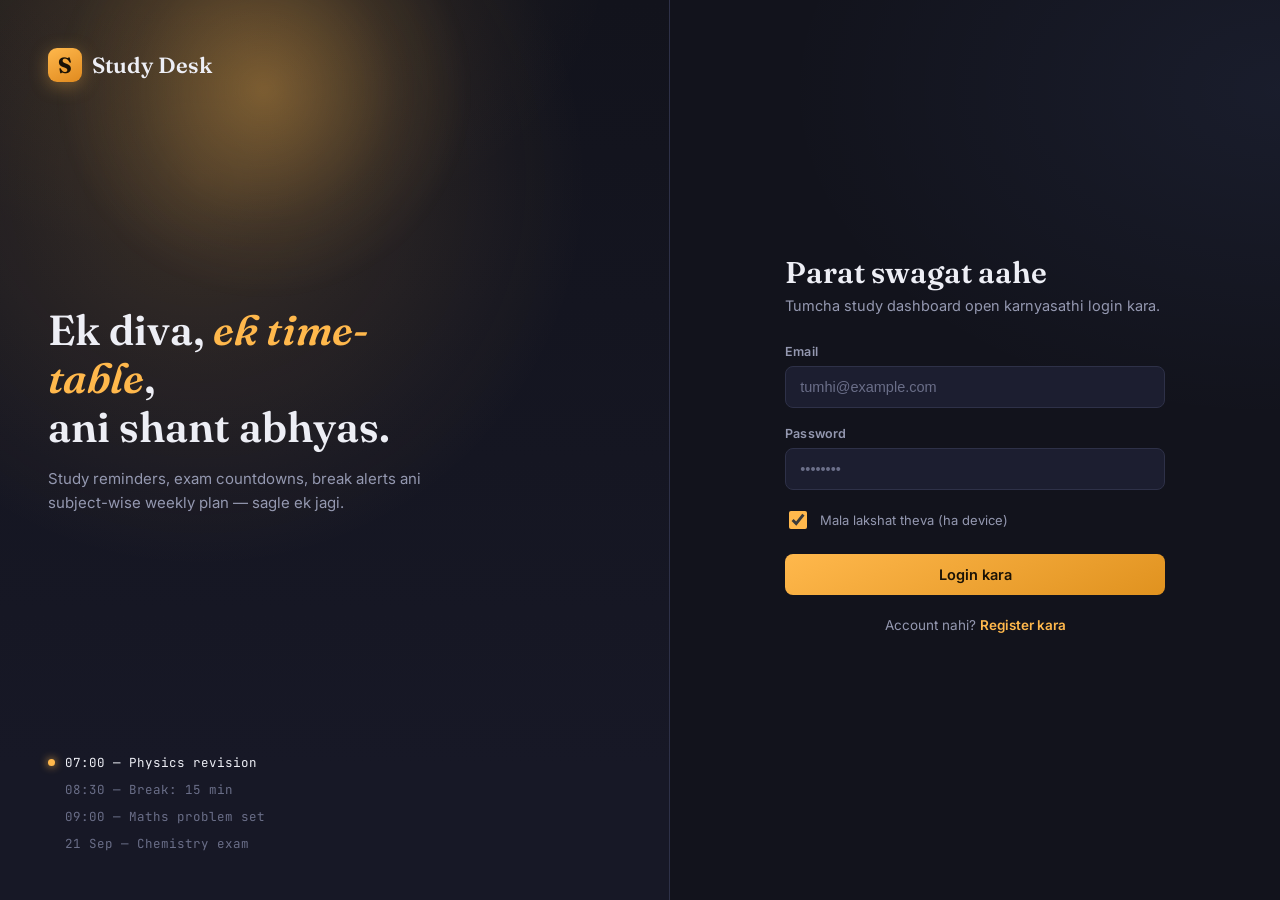
==== index.html @ 0e094b61 "First commit - Study Desk app" ====
<!DOCTYPE html>
<html lang="mr">
<head>
<meta charset="UTF-8">
<meta name="viewport" content="width=device-width, initial-scale=1.0">
<title>Dashboard — Study Desk</title>
<link rel="stylesheet" href="style.css">
</head>
<body>

<div class="app-shell" id="appShell">
  <div class="nav-scrim" id="navScrim"></div>

  <aside class="sidebar" id="sidebar">
    <div class="brand"><span class="brand-mark">S</span> Study Desk</div>

    <nav>
      <button class="nav-link active" data-view="overview">
        <svg viewBox="0 0 24 24" fill="none" stroke="currentColor" stroke-width="2"><rect x="3" y="3" width="7" height="9" rx="1.5"/><rect x="14" y="3" width="7" height="5" rx="1.5"/><rect x="14" y="12" width="7" height="9" rx="1.5"/><rect x="3" y="16" width="7" height="5" rx="1.5"/></svg>
        Overview
      </button>
      <button class="nav-link" data-view="study">
        <svg viewBox="0 0 24 24" fill="none" stroke="currentColor" stroke-width="2"><path d="M4 19.5A2.5 2.5 0 0 1 6.5 17H20"/><path d="M6.5 2H20v20H6.5A2.5 2.5 0 0 1 4 19.5v-15A2.5 2.5 0 0 1 6.5 2z"/></svg>
        Study Reminders
      </button>
      <button class="nav-link" data-view="exam">
        <svg viewBox="0 0 24 24" fill="none" stroke="currentColor" stroke-width="2"><path d="M9 11l3 3L22 4"/><path d="M21 12v7a2 2 0 0 1-2 2H5a2 2 0 0 1-2-2V5a2 2 0 0 1 2-2h11"/></svg>
        Exam Reminders
      </button>
      <button class="nav-link" data-view="break">
        <svg viewBox="0 0 24 24" fill="none" stroke="currentColor" stroke-width="2"><circle cx="12" cy="12" r="10"/><path d="M12 6v6l4 2"/></svg>
        Break Reminders
      </button>
      <button class="nav-link" data-view="timetable">
        <svg viewBox="0 0 24 24" fill="none" stroke="currentColor" stroke-width="2"><rect x="3" y="4" width="18" height="18" rx="2"/><path d="M3 10h18M8 2v4M16 2v4"/></svg>
        Time Table
      </button>
    </nav>

    <div class="sidebar-footer">
      <div class="avatar" id="userAvatar">?</div>
      <div class="who">
        <div class="name" id="userName">—</div>
        <div class="email" id="userEmail">—</div>
      </div>
      <button class="btn-icon" id="logoutBtn" title="Logout">
        <svg viewBox="0 0 24 24" width="16" height="16" fill="none" stroke="currentColor" stroke-width="2"><path d="M9 21H5a2 2 0 0 1-2-2V5a2 2 0 0 1 2-2h4"/><path d="M16 17l5-5-5-5"/><path d="M21 12H9"/></svg>
      </button>
    </div>
  </aside>

  <main class="main">
    <div class="topbar">
      <div>
        <button class="btn btn-ghost btn-sm hamburger" id="hamburgerBtn">☰ Menu</button>
        <h1 id="pageTitle">Namaste, <span id="greetName">Student</span> 👋</h1>
        <div class="date-line" id="todayLine">—</div>
      </div>
    </div>

    <!-- OVERVIEW -->
    <section class="view active" id="view-overview">
      <div class="stat-row">
        <div class="stat-card accent-amber">
          <div class="stat-label">Study reminders</div>
          <div class="stat-value" id="statStudy">0</div>
        </div>
        <div class="stat-card accent-danger">
          <div class="stat-label">Upcoming exams</div>
          <div class="stat-value" id="statExam">0</div>
        </div>
        <div class="stat-card accent-mint">
          <div class="stat-label">Break reminders</div>
          <div class="stat-value" id="statBreak">0</div>
        </div>
        <div class="stat-card accent-blue">
          <div class="stat-label">Weekly classes</div>
          <div class="stat-value" id="statSlots">0</div>
        </div>
      </div>

      <div class="section">
        <div class="section-head">
          <h2>Aaj che reminders</h2>
          <span class="count" id="todayCount">0</span>
        </div>
        <div class="list" id="todayList"></div>
      </div>

      <div class="section">
        <div class="section-head">
          <h2>Jawal ali exam</h2>
        </div>
        <div class="list" id="overviewExamList"></div>
      </div>
    </section>

    <!-- STUDY REMINDERS -->
    <section class="view" id="view-study">
      <div class="section">
        <div class="card">
          <h2 style="font-family:var(--font-display); font-size:17px; margin:0 0 14px;">Naveen study reminder</h2>
          <form id="studyForm" class="form-grid">
            <div class="field field-wide">
              <label>Subject / Topic</label>
              <input type="text" id="studySubject" placeholder="e.g. Physics — Motion chapter" required>
            </div>
            <div class="field">
              <label>Date</label>
              <input type="date" id="studyDate" required>
            </div>
            <div class="field">
              <label>Time</label>
              <input type="time" id="studyTime" required>
            </div>
            <div class="field">
              <label>Repeat</label>
              <select id="studyRepeat">
                <option value="once">Ekdach</option>
                <option value="daily">Roj</option>
                <option value="weekly">Aathvadyatun ekda</option>
              </select>
            </div>
            <div class="field">
              <button type="submit" class="btn btn-primary btn-block">+ Add</button>
            </div>
          </form>
        </div>
      </div>

      <div class="section">
        <div class="section-head">
          <h2>Sagle study reminders</h2>
          <span class="count" id="studyCount">0</span>
        </div>
        <div class="list" id="studyList"></div>
      </div>
    </section>

    <!-- EXAM REMINDERS -->
    <section class="view" id="view-exam">
      <div class="section">
        <div class="card">
          <h2 style="font-family:var(--font-display); font-size:17px; margin:0 0 14px;">Naveen exam reminder</h2>
          <form id="examForm" class="form-grid">
            <div class="field field-wide">
              <label>Exam naav</label>
              <input type="text" id="examName" placeholder="e.g. Chemistry Mid-term" required>
            </div>
            <div class="field">
              <label>Date</label>
              <input type="date" id="examDate" required>
            </div>
            <div class="field">
              <label>Time</label>
              <input type="time" id="examTime" value="09:00">
            </div>
            <div class="field field-wide">
              <label>Notes (optional)</label>
              <input type="text" id="examNotes" placeholder="Syllabus, room number, etc.">
            </div>
            <div class="field">
              <button type="submit" class="btn btn-primary btn-block">+ Add</button>
            </div>
          </form>
        </div>
      </div>

      <div class="section">
        <div class="section-head">
          <h2>Sagle exams</h2>
          <span class="count" id="examCount">0</span>
        </div>
        <div class="list" id="examList"></div>
      </div>
    </section>

    <!-- BREAK REMINDERS -->
    <section class="view" id="view-break">
      <div class="section">
        <div class="card">
          <h2 style="font-family:var(--font-display); font-size:17px; margin:0 0 14px;">Naveen break reminder</h2>
          <form id="breakForm" class="form-grid">
            <div class="field field-wide">
              <label>Break sathi label</label>
              <input type="text" id="breakLabel" placeholder="e.g. Chaha break, Walk, Eye rest">
            </div>
            <div class="field">
              <label>Study session (min)</label>
              <input type="number" id="breakStudyMin" value="50" min="5" max="180">
            </div>
            <div class="field">
              <label>Break lambhi (min)</label>
              <input type="number" id="breakLenMin" value="10" min="1" max="60">
            </div>
            <div class="field">
              <button type="submit" class="btn btn-primary btn-block">+ Add</button>
            </div>
          </form>
          <p class="field-hint" style="margin-top:12px;">Ha automatic cycle chalu rahil: study session sampla ki break reminder yeil, jopariant tumhi to band karat nahi.</p>
        </div>
      </div>

      <div class="section">
        <div class="section-head">
          <h2>Break cycles</h2>
          <span class="count" id="breakCount">0</span>
        </div>
        <div class="list" id="breakList"></div>
      </div>
    </section>

    <!-- TIMETABLE -->
    <section class="view" id="view-timetable">
      <div class="section">
        <div class="card">
          <h2 style="font-family:var(--font-display); font-size:17px; margin:0 0 14px;">Timetable madhe subject add kara</h2>
          <form id="timetableForm" class="form-grid">
            <div class="field">
              <label>Day</label>
              <select id="ttDay">
                <option value="0">Monday</option>
                <option value="1">Tuesday</option>
                <option value="2">Wednesday</option>
                <option value="3">Thursday</option>
                <option value="4">Friday</option>
                <option value="5">Saturday</option>
                <option value="6">Sunday</option>
              </select>
            </div>
            <div class="field">
              <label>Start time</label>
              <input type="time" id="ttStart" value="09:00" required>
            </div>
            <div class="field">
              <label>End time</label>
              <input type="time" id="ttEnd" value="10:00" required>
            </div>
            <div class="field field-wide">
              <label>Subject naav</label>
              <input type="text" id="ttSubject" placeholder="e.g. Biology" required>
            </div>
            <div class="field">
              <button type="submit" class="btn btn-primary btn-block">+ Add slot</button>
            </div>
          </form>
        </div>
      </div>

      <div class="section">
        <div class="section-head">
          <h2>Weekly subject-wise timetable</h2>
        </div>
        <div class="timetable-wrap">
          <table class="timetable" id="timetableGrid"></table>
        </div>
        <div class="subject-legend" id="subjectLegend"></div>
      </div>
    </section>

  </main>
</div>

<!-- Confirm delete modal -->
<div class="modal-backdrop" id="confirmModal">
  <div class="modal">
    <h3>Kaadhun taku ka?</h3>
    <p style="color:var(--text-muted); font-size:13.5px; margin:0;">Hi entry परत yeणार nahi.</p>
    <div class="modal-actions">
      <button class="btn btn-ghost" id="cancelDelete">Nako</button>
      <button class="btn btn-danger-ghost" id="confirmDelete">Kadha</button>
    </div>
  </div>
</div>

<div class="toast-stack" id="toastStack"></div>

<script src="script.js"></script>
<script src="app.js"></script>
</body>
</html>
---- style.css ----
/* ========================================================
   Study Desk — shared stylesheet
   Theme: a night study desk under a warm lamp
   ======================================================== */

@import url('https://fonts.googleapis.com/css2?family=Fraunces:opsz,wght@9..144,500;9..144,600;9..144,700&family=Inter:wght@400;500;600;700&family=JetBrains+Mono:wght@400;500;600&display=swap');

:root{
  --bg: #12131c;
  --bg-soft: #171826;
  --surface: #1c1e30;
  --surface-2: #242739;
  --border: #2e3148;
  --border-soft: #262940;

  --text: #edeef5;
  --text-muted: #9498b0;
  --text-faint: #6a6e88;

  --accent: #ffb84c;
  --accent-dim: #7a5a2c;
  --accent-2: #7c9eff;
  --accent-3: #6ee7b7;
  --danger: #ff6b6b;
  --danger-dim: #4a2a2a;

  --radius-sm: 8px;
  --radius: 14px;
  --radius-lg: 22px;

  --shadow-lamp: 0 0 120px 40px rgba(255,184,76,0.08);
  --shadow-card: 0 8px 24px rgba(0,0,0,0.35);

  --font-display: 'Fraunces', serif;
  --font-body: 'Inter', system-ui, sans-serif;
  --font-mono: 'JetBrains Mono', monospace;
}

*, *::before, *::after{ box-sizing: border-box; }

html, body{
  margin: 0;
  padding: 0;
  min-height: 100vh;
  background: var(--bg);
  color: var(--text);
  font-family: var(--font-body);
  -webkit-font-smoothing: antialiased;
}

body{
  background-image:
    radial-gradient(ellipse 700px 500px at 15% -5%, rgba(255,184,76,0.10), transparent 60%),
    radial-gradient(ellipse 900px 600px at 100% 10%, rgba(124,158,255,0.07), transparent 55%);
  background-attachment: fixed;
}

a{ color: inherit; }
button{ font-family: inherit; }
::selection{ background: var(--accent); color: #14151f; }

:focus-visible{
  outline: 2px solid var(--accent);
  outline-offset: 2px;
  border-radius: 4px;
}

::-webkit-scrollbar{ width: 10px; height: 10px; }
::-webkit-scrollbar-track{ background: transparent; }
::-webkit-scrollbar-thumb{ background: var(--border); border-radius: 10px; }
::-webkit-scrollbar-thumb:hover{ background: var(--border-soft); }

.eyebrow{
  font-family: var(--font-mono);
  font-size: 11.5px;
  letter-spacing: 0.14em;
  text-transform: uppercase;
  color: var(--accent);
}

/* ========================================================
   AUTH PAGES (login / register)
   ======================================================== */

.auth-shell{
  min-height: 100vh;
  display: grid;
  grid-template-columns: 1.1fr 1fr;
}

@media (max-width: 900px){
  .auth-shell{ grid-template-columns: 1fr; }
  .auth-visual{ display: none; }
}

.auth-visual{
  position: relative;
  overflow: hidden;
  border-right: 1px solid var(--border);
  display: flex;
  flex-direction: column;
  justify-content: space-between;
  padding: 48px;
  background:
    radial-gradient(circle at 30% 20%, rgba(255,184,76,0.16), transparent 45%),
    linear-gradient(180deg, #15172400, var(--bg-soft) 85%);
}

.lamp{
  position: absolute;
  top: -120px;
  left: 8%;
  width: 420px;
  height: 420px;
  border-radius: 50%;
  background: radial-gradient(circle, rgba(255,184,76,0.35) 0%, rgba(255,184,76,0.08) 45%, transparent 70%);
  filter: blur(4px);
  animation: flicker 6s ease-in-out infinite;
}

@keyframes flicker{
  0%, 100%{ opacity: 1; }
  50%{ opacity: 0.85; }
}

.auth-visual-top .brand{
  display: flex;
  align-items: center;
  gap: 10px;
  font-family: var(--font-display);
  font-size: 22px;
  font-weight: 600;
  position: relative;
  z-index: 2;
}
.brand-mark{
  width: 34px; height: 34px;
  border-radius: 9px;
  background: linear-gradient(155deg, var(--accent), #e08a1f);
  display: flex; align-items: center; justify-content: center;
  color: #1a1206;
  font-family: var(--font-display);
  font-weight: 700;
  box-shadow: 0 4px 18px rgba(255,184,76,0.35);
}

.auth-visual-mid{
  position: relative;
  z-index: 2;
  max-width: 420px;
}
.auth-visual-mid .headline{
  font-family: var(--font-display);
  font-size: 42px;
  line-height: 1.15;
  font-weight: 600;
  margin: 0 0 16px;
}
.auth-visual-mid .headline em{
  font-style: italic;
  color: var(--accent);
}
.auth-visual-mid p{
  color: var(--text-muted);
  font-size: 15px;
  line-height: 1.6;
}

.desk-schedule{
  position: relative;
  z-index: 2;
  display: flex;
  flex-direction: column;
  gap: 10px;
  font-family: var(--font-mono);
  font-size: 12.5px;
}
.desk-schedule .row{
  display: flex;
  align-items: center;
  gap: 10px;
  color: var(--text-faint);
}
.desk-schedule .dot{
  width: 7px; height: 7px; border-radius: 50%;
  flex-shrink: 0;
}
.desk-schedule .row.active{ color: var(--text); }
.desk-schedule .row.active .dot{ background: var(--accent); box-shadow: 0 0 8px var(--accent); }

.auth-panel{
  display: flex;
  align-items: center;
  justify-content: center;
  padding: 40px 32px;
}

.auth-card{
  width: 100%;
  max-width: 380px;
}

.auth-card .mobile-brand{
  display: none;
  align-items: center;
  gap: 10px;
  font-family: var(--font-display);
  font-size: 20px;
  font-weight: 600;
  margin-bottom: 32px;
}
@media (max-width: 900px){
  .auth-card .mobile-brand{ display: flex; }
}

.auth-card h1{
  font-family: var(--font-display);
  font-size: 30px;
  font-weight: 600;
  margin: 0 0 6px;
}
.auth-card .sub{
  color: var(--text-muted);
  font-size: 14.5px;
  margin: 0 0 30px;
}

.field{ margin-bottom: 18px; }
.field label{
  display: block;
  font-size: 12.5px;
  font-weight: 600;
  color: var(--text-muted);
  margin-bottom: 7px;
  letter-spacing: 0.01em;
}
.field input, .field select{
  width: 100%;
  background: var(--surface);
  border: 1px solid var(--border);
  color: var(--text);
  padding: 12px 14px;
  border-radius: var(--radius-sm);
  font-size: 14.5px;
  transition: border-color .15s ease, background .15s ease;
}
.field input::placeholder{ color: var(--text-faint); }
.field input:focus, .field select:focus{
  border-color: var(--accent);
  background: var(--surface-2);
}
.field-hint{
  font-size: 11.5px;
  color: var(--text-faint);
  margin-top: 6px;
}
.field-error{
  font-size: 12px;
  color: var(--danger);
  margin-top: 6px;
  display: none;
}
.field.has-error input{ border-color: var(--danger); }
.field.has-error .field-error{ display: block; }

.btn{
  display: inline-flex;
  align-items: center;
  justify-content: center;
  gap: 8px;
  border: none;
  border-radius: var(--radius-sm);
  padding: 12px 18px;
  font-size: 14.5px;
  font-weight: 600;
  cursor: pointer;
  transition: transform .12s ease, filter .15s ease, background .15s ease;
}
.btn:active{ transform: translateY(1px); }
.btn-primary{
  background: linear-gradient(155deg, var(--accent), #e0921f);
  color: #1a1206;
  width: 100%;
}
.btn-primary:hover{ filter: brightness(1.06); }
.btn-ghost{
  background: transparent;
  border: 1px solid var(--border);
  color: var(--text);
}
.btn-ghost:hover{ background: var(--surface); }
.btn-sm{ padding: 8px 12px; font-size: 13px; }
.btn-danger-ghost{
  background: transparent;
  border: 1px solid var(--danger-dim);
  color: var(--danger);
}
.btn-danger-ghost:hover{ background: rgba(255,107,107,0.08); }
.btn-block{ width: 100%; }
.btn-icon{
  width: 34px; height: 34px; padding: 0;
  background: var(--surface);
  border: 1px solid var(--border);
  color: var(--text-muted);
  border-radius: 9px;
}
.btn-icon:hover{ color: var(--text); border-color: var(--border-soft); }

.auth-switch{
  text-align: center;
  margin-top: 22px;
  font-size: 13.5px;
  color: var(--text-muted);
}
.auth-switch a{
  color: var(--accent);
  font-weight: 600;
  text-decoration: none;
}
.auth-switch a:hover{ text-decoration: underline; }

.alert{
  display: none;
  align-items: flex-start;
  gap: 10px;
  padding: 11px 13px;
  border-radius: var(--radius-sm);
  font-size: 13px;
  margin-bottom: 18px;
  border: 1px solid var(--danger-dim);
  background: rgba(255,107,107,0.08);
  color: #ffb3b3;
}
.alert.show{ display: flex; }
.alert.success{
  border-color: #2c4a3a;
  background: rgba(110,231,183,0.08);
  color: var(--accent-3);
}

/* ========================================================
   APP SHELL (dashboard)
   ======================================================== */

.app-shell{
  display: grid;
  grid-template-columns: 250px 1fr;
  min-height: 100vh;
}
@media (max-width: 860px){
  .app-shell{ grid-template-columns: 1fr; }
  .sidebar{ display: none; }
  .app-shell.nav-open .sidebar{
    display: flex;
    position: fixed;
    inset: 0 20% 0 0;
    z-index: 50;
  }
  .app-shell.nav-open .nav-scrim{
    display: block;
    position: fixed; inset: 0; z-index: 49;
    background: rgba(0,0,0,0.5);
  }
}
.nav-scrim{ display: none; }

.sidebar{
  border-right: 1px solid var(--border);
  background: var(--bg-soft);
  padding: 26px 20px;
  display: flex;
  flex-direction: column;
  gap: 28px;
}

.sidebar .brand{
  display: flex;
  align-items: center;
  gap: 10px;
  font-family: var(--font-display);
  font-size: 19px;
  font-weight: 600;
  padding: 0 6px;
}

.sidebar nav{
  display: flex;
  flex-direction: column;
  gap: 4px;
}
.nav-link{
  display: flex;
  align-items: center;
  gap: 11px;
  padding: 10px 12px;
  border-radius: var(--radius-sm);
  color: var(--text-muted);
  text-decoration: none;
  font-size: 14px;
  font-weight: 500;
  cursor: pointer;
  border: none;
  background: transparent;
  width: 100%;
  text-align: left;
}
.nav-link svg{ width: 17px; height: 17px; flex-shrink: 0; opacity: 0.85; }
.nav-link:hover{ background: var(--surface); color: var(--text); }
.nav-link.active{
  background: var(--surface-2);
  color: var(--text);
  box-shadow: inset 2px 0 0 var(--accent);
}

.sidebar-footer{
  margin-top: auto;
  border-top: 1px solid var(--border);
  padding-top: 16px;
  display: flex;
  align-items: center;
  gap: 10px;
}
.avatar{
  width: 36px; height: 36px;
  border-radius: 50%;
  background: linear-gradient(155deg, var(--accent-2), #4c63a8);
  display: flex; align-items: center; justify-content: center;
  font-weight: 700;
  font-size: 13.5px;
  color: #0d1120;
  flex-shrink: 0;
}
.sidebar-footer .who{ overflow: hidden; }
.sidebar-footer .who .name{ font-size: 13.5px; font-weight: 600; white-space: nowrap; overflow: hidden; text-overflow: ellipsis; }
.sidebar-footer .who .email{ font-size: 11.5px; color: var(--text-faint); white-space: nowrap; overflow: hidden; text-overflow: ellipsis; }
.sidebar-footer .btn-icon{ margin-left: auto; }

.main{
  padding: 30px 36px 60px;
  max-width: 1180px;
}
@media (max-width: 600px){
  .main{ padding: 20px 16px 50px; }
}

.topbar{
  display: flex;
  align-items: flex-start;
  justify-content: space-between;
  gap: 16px;
  margin-bottom: 28px;
  flex-wrap: wrap;
}
.topbar .hamburger{ display: none; }
@media (max-width: 860px){
  .topbar .hamburger{
    display: inline-flex;
    margin-bottom: 12px;
  }
}
.topbar h1{
  font-family: var(--font-display);
  font-size: 28px;
  font-weight: 600;
  margin: 0 0 6px;
}
.topbar .date-line{
  color: var(--text-muted);
  font-size: 14px;
  font-family: var(--font-mono);
}

.stat-row{
  display: grid;
  grid-template-columns: repeat(4, 1fr);
  gap: 14px;
  margin-bottom: 30px;
}
@media (max-width: 760px){ .stat-row{ grid-template-columns: 1fr 1fr; } }

.stat-card{
  background: var(--surface);
  border: 1px solid var(--border);
  border-radius: var(--radius);
  padding: 16px 18px;
}
.stat-card .stat-label{
  font-size: 11.5px;
  color: var(--text-faint);
  text-transform: uppercase;
  letter-spacing: 0.08em;
  font-family: var(--font-mono);
}
.stat-card .stat-value{
  font-family: var(--font-display);
  font-size: 26px;
  font-weight: 600;
  margin-top: 6px;
}
.stat-card.accent-amber .stat-value{ color: var(--accent); }
.stat-card.accent-mint .stat-value{ color: var(--accent-3); }
.stat-card.accent-danger .stat-value{ color: var(--danger); }
.stat-card.accent-blue .stat-value{ color: var(--accent-2); }

.section{ margin-bottom: 34px; }
.section-head{
  display: flex;
  align-items: center;
  justify-content: space-between;
  margin-bottom: 14px;
  gap: 12px;
  flex-wrap: wrap;
}
.section-head h2{
  font-family: var(--font-display);
  font-size: 19px;
  font-weight: 600;
  margin: 0;
}
.section-head .count{
  font-family: var(--font-mono);
  font-size: 12px;
  color: var(--text-faint);
}

.card{
  background: var(--surface);
  border: 1px solid var(--border);
  border-radius: var(--radius);
  padding: 20px;
}

.form-grid{
  display: grid;
  grid-template-columns: repeat(auto-fit, minmax(150px, 1fr));
  gap: 14px;
  align-items: end;
}
.form-grid .field{ margin-bottom: 0; }
.form-grid .field-wide{ grid-column: 1 / -1; }

.list{
  display: flex;
  flex-direction: column;
  gap: 10px;
}

.item{
  display: flex;
  align-items: center;
  gap: 14px;
  background: var(--surface);
  border: 1px solid var(--border);
  border-radius: var(--radius-sm);
  padding: 13px 15px;
}
.item-swatch{
  width: 4px;
  align-self: stretch;
  border-radius: 4px;
  flex-shrink: 0;
}
.item-body{ flex: 1; min-width: 0; }
.item-title{ font-weight: 600; font-size: 14.5px; }
.item-meta{
  font-size: 12px;
  color: var(--text-muted);
  font-family: var(--font-mono);
  margin-top: 3px;
  display: flex;
  gap: 12px;
  flex-wrap: wrap;
}
.item-actions{
  display: flex;
  gap: 8px;
  flex-shrink: 0;
}
.badge{
  font-family: var(--font-mono);
  font-size: 10.5px;
  padding: 3px 8px;
  border-radius: 20px;
  border: 1px solid var(--border-soft);
  color: var(--text-muted);
  white-space: nowrap;
}
.badge.badge-urgent{ color: var(--danger); border-color: var(--danger-dim); background: rgba(255,107,107,0.08); }
.badge.badge-soon{ color: var(--accent); border-color: var(--accent-dim); background: rgba(255,184,76,0.08); }
.badge.badge-ok{ color: var(--accent-3); border-color: #2c4a3a; background: rgba(110,231,183,0.08); }

.empty{
  text-align: center;
  padding: 34px 20px;
  color: var(--text-faint);
  font-size: 13.5px;
  border: 1px dashed var(--border);
  border-radius: var(--radius);
}

/* timetable */
.timetable-wrap{
  overflow-x: auto;
  border: 1px solid var(--border);
  border-radius: var(--radius);
  background: var(--surface);
}
.timetable{
  border-collapse: collapse;
  width: 100%;
  min-width: 720px;
}
.timetable th{
  font-family: var(--font-mono);
  font-size: 11px;
  text-transform: uppercase;
  letter-spacing: 0.06em;
  color: var(--text-faint);
  padding: 12px 10px;
  border-bottom: 1px solid var(--border);
  text-align: left;
  position: sticky;
  top: 0;
  background: var(--surface);
}
.timetable td{
  padding: 6px;
  border-bottom: 1px solid var(--border-soft);
  vertical-align: top;
}
.timetable .time-col{
  font-family: var(--font-mono);
  font-size: 12px;
  color: var(--text-faint);
  white-space: nowrap;
  padding-top: 12px;
}
.slot{
  border-radius: 8px;
  padding: 8px 9px;
  font-size: 12.5px;
  font-weight: 600;
  min-height: 20px;
  cursor: pointer;
  border: 1px solid transparent;
  line-height: 1.3;
  position: relative;
}
.slot:hover{ filter: brightness(1.15); }
.slot .slot-remove{
  display: none;
  position: absolute; top: 3px; right: 5px;
  font-size: 10px; opacity: .8;
}
.slot:hover .slot-remove{ display: block; }
.slot-empty{ min-height: 20px; }
.now-row td{ background: rgba(255,184,76,0.05); }

.subject-legend{
  display: flex;
  flex-wrap: wrap;
  gap: 10px;
  margin-top: 12px;
}
.legend-chip{
  display: flex;
  align-items: center;
  gap: 6px;
  font-size: 12px;
  color: var(--text-muted);
  font-family: var(--font-mono);
}
.legend-dot{ width: 9px; height: 9px; border-radius: 3px; }

.modal-backdrop{
  display: none;
  position: fixed; inset: 0;
  background: rgba(8,9,15,0.6);
  z-index: 80;
  align-items: center;
  justify-content: center;
  padding: 20px;
}
.modal-backdrop.show{ display: flex; }
.modal{
  background: var(--bg-soft);
  border: 1px solid var(--border);
  border-radius: var(--radius-lg);
  padding: 24px;
  width: 100%;
  max-width: 380px;
  box-shadow: var(--shadow-card);
}
.modal h3{
  font-family: var(--font-display);
  font-size: 19px;
  margin: 0 0 16px;
}
.modal-actions{
  display: flex;
  gap: 10px;
  margin-top: 18px;
}
.modal-actions .btn{ flex: 1; }

.toast-stack{
  position: fixed;
  bottom: 22px;
  right: 22px;
  display: flex;
  flex-direction: column;
  gap: 10px;
  z-index: 100;
  max-width: 320px;
}
@media (max-width: 600px){
  .toast-stack{ right: 12px; left: 12px; max-width: none; }
}
.toast{
  background: var(--surface-2);
  border: 1px solid var(--accent-dim);
  border-left: 3px solid var(--accent);
  border-radius: var(--radius-sm);
  padding: 12px 14px;
  font-size: 13px;
  box-shadow: var(--shadow-card);
  animation: toast-in .25s ease;
}
.toast.danger{ border-left-color: var(--danger); border-color: var(--danger-dim); }
.toast.mint{ border-left-color: var(--accent-3); border-color: #2c4a3a; }
.toast strong{ display: block; margin-bottom: 3px; font-size: 13.5px; }
@keyframes toast-in{
  from{ opacity: 0; transform: translateY(8px); }
  to{ opacity: 1; transform: translateY(0); }
}

.tabs{
  display: flex;
  gap: 6px;
  border-bottom: 1px solid var(--border);
  margin-bottom: 20px;
  overflow-x: auto;
}
.tab-btn{
  background: transparent;
  border: none;
  color: var(--text-muted);
  padding: 10px 4px;
  margin-right: 18px;
  font-size: 14px;
  font-weight: 600;
  cursor: pointer;
  border-bottom: 2px solid transparent;
  white-space: nowrap;
}
.tab-btn.active{ color: var(--text); border-bottom-color: var(--accent); }

.view{ display: none; }
.view.active{ display: block; }

.checkbox-row{
  display: flex;
  align-items: center;
  gap: 10px;
}
.checkbox-row input[type="checkbox"]{
  width: 18px; height: 18px;
  accent-color: var(--accent);
}
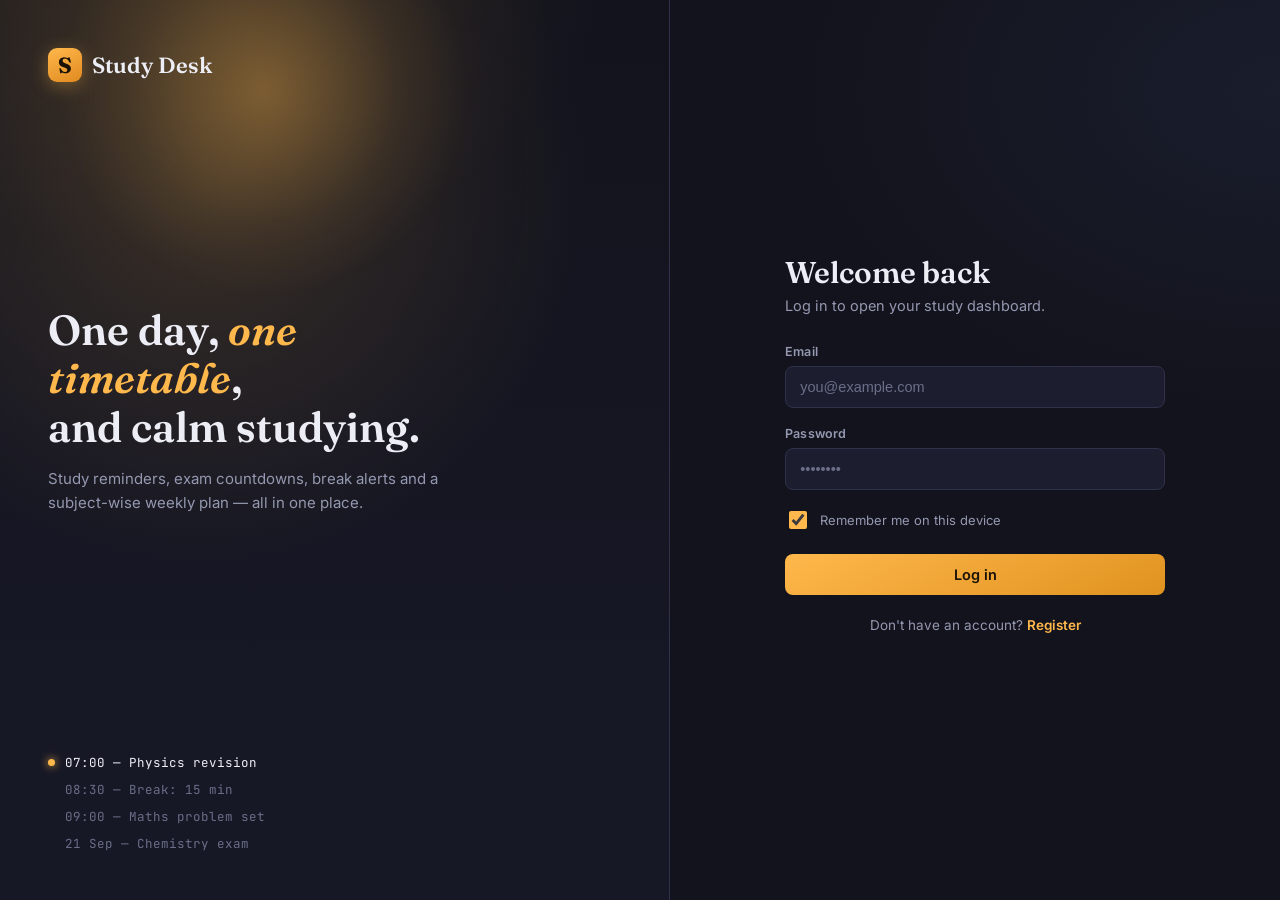
==== commit e45f5c80: "Translate app to English" ====
--- a/index.html
+++ b/index.html
@@ -1,5 +1,5 @@
 <!DOCTYPE html>
-<html lang="mr">
+<html lang="en">
 <head>
 <meta charset="UTF-8">
 <meta name="viewport" content="width=device-width, initial-scale=1.0">
@@ -53,7 +53,7 @@
     <div class="topbar">
       <div>
         <button class="btn btn-ghost btn-sm hamburger" id="hamburgerBtn">☰ Menu</button>
-        <h1 id="pageTitle">Namaste, <span id="greetName">Student</span> 👋</h1>
+        <h1 id="pageTitle">Hello, <span id="greetName">Student</span> 👋</h1>
         <div class="date-line" id="todayLine">—</div>
       </div>
     </div>
@@ -81,7 +81,7 @@
 
       <div class="section">
         <div class="section-head">
-          <h2>Aaj che reminders</h2>
+          <h2>Today's reminders</h2>
           <span class="count" id="todayCount">0</span>
         </div>
         <div class="list" id="todayList"></div>
@@ -89,7 +89,7 @@
 
       <div class="section">
         <div class="section-head">
-          <h2>Jawal ali exam</h2>
+          <h2>Upcoming exams</h2>
         </div>
         <div class="list" id="overviewExamList"></div>
       </div>
@@ -99,7 +99,7 @@
     <section class="view" id="view-study">
       <div class="section">
         <div class="card">
-          <h2 style="font-family:var(--font-display); font-size:17px; margin:0 0 14px;">Naveen study reminder</h2>
+          <h2 style="font-family:var(--font-display); font-size:17px; margin:0 0 14px;">New study reminder</h2>
           <form id="studyForm" class="form-grid">
             <div class="field field-wide">
               <label>Subject / Topic</label>
@@ -116,9 +116,9 @@
             <div class="field">
               <label>Repeat</label>
               <select id="studyRepeat">
-                <option value="once">Ekdach</option>
-                <option value="daily">Roj</option>
-                <option value="weekly">Aathvadyatun ekda</option>
+                <option value="once">Once</option>
+                <option value="daily">Daily</option>
+                <option value="weekly">Weekly</option>
               </select>
             </div>
             <div class="field">
@@ -130,7 +130,7 @@
 
       <div class="section">
         <div class="section-head">
-          <h2>Sagle study reminders</h2>
+          <h2>All study reminders</h2>
           <span class="count" id="studyCount">0</span>
         </div>
         <div class="list" id="studyList"></div>
@@ -141,10 +141,10 @@
     <section class="view" id="view-exam">
       <div class="section">
         <div class="card">
-          <h2 style="font-family:var(--font-display); font-size:17px; margin:0 0 14px;">Naveen exam reminder</h2>
+          <h2 style="font-family:var(--font-display); font-size:17px; margin:0 0 14px;">New exam reminder</h2>
           <form id="examForm" class="form-grid">
             <div class="field field-wide">
-              <label>Exam naav</label>
+              <label>Exam name</label>
               <input type="text" id="examName" placeholder="e.g. Chemistry Mid-term" required>
             </div>
             <div class="field">
@@ -168,7 +168,7 @@
 
       <div class="section">
         <div class="section-head">
-          <h2>Sagle exams</h2>
+          <h2>All exams</h2>
           <span class="count" id="examCount">0</span>
         </div>
         <div class="list" id="examList"></div>
@@ -179,25 +179,25 @@
     <section class="view" id="view-break">
       <div class="section">
         <div class="card">
-          <h2 style="font-family:var(--font-display); font-size:17px; margin:0 0 14px;">Naveen break reminder</h2>
+          <h2 style="font-family:var(--font-display); font-size:17px; margin:0 0 14px;">New break reminder</h2>
           <form id="breakForm" class="form-grid">
             <div class="field field-wide">
-              <label>Break sathi label</label>
-              <input type="text" id="breakLabel" placeholder="e.g. Chaha break, Walk, Eye rest">
+              <label>Label for the break</label>
+              <input type="text" id="breakLabel" placeholder="e.g. Tea break, Walk, Eye rest">
             </div>
             <div class="field">
               <label>Study session (min)</label>
               <input type="number" id="breakStudyMin" value="50" min="5" max="180">
             </div>
             <div class="field">
-              <label>Break lambhi (min)</label>
+              <label>Break length (min)</label>
               <input type="number" id="breakLenMin" value="10" min="1" max="60">
             </div>
             <div class="field">
               <button type="submit" class="btn btn-primary btn-block">+ Add</button>
             </div>
           </form>
-          <p class="field-hint" style="margin-top:12px;">Ha automatic cycle chalu rahil: study session sampla ki break reminder yeil, jopariant tumhi to band karat nahi.</p>
+          <p class="field-hint" style="margin-top:12px;">This automatic cycle will keep running: once the study session ends, a break reminder will appear, until you stop it.</p>
         </div>
       </div>
 
@@ -214,7 +214,7 @@
     <section class="view" id="view-timetable">
       <div class="section">
         <div class="card">
-          <h2 style="font-family:var(--font-display); font-size:17px; margin:0 0 14px;">Timetable madhe subject add kara</h2>
+          <h2 style="font-family:var(--font-display); font-size:17px; margin:0 0 14px;">Add a subject to the timetable</h2>
           <form id="timetableForm" class="form-grid">
             <div class="field">
               <label>Day</label>
@@ -237,7 +237,7 @@
               <input type="time" id="ttEnd" value="10:00" required>
             </div>
             <div class="field field-wide">
-              <label>Subject naav</label>
+              <label>Subject name</label>
               <input type="text" id="ttSubject" placeholder="e.g. Biology" required>
             </div>
             <div class="field">
@@ -264,11 +264,11 @@
 <!-- Confirm delete modal -->
 <div class="modal-backdrop" id="confirmModal">
   <div class="modal">
-    <h3>Kaadhun taku ka?</h3>
-    <p style="color:var(--text-muted); font-size:13.5px; margin:0;">Hi entry परत yeणार nahi.</p>
+    <h3>Remove this?</h3>
+    <p style="color:var(--text-muted); font-size:13.5px; margin:0;">This entry cannot be recovered.</p>
     <div class="modal-actions">
-      <button class="btn btn-ghost" id="cancelDelete">Nako</button>
-      <button class="btn btn-danger-ghost" id="confirmDelete">Kadha</button>
+      <button class="btn btn-ghost" id="cancelDelete">Cancel</button>
+      <button class="btn btn-danger-ghost" id="confirmDelete">Delete</button>
     </div>
   </div>
 </div>
